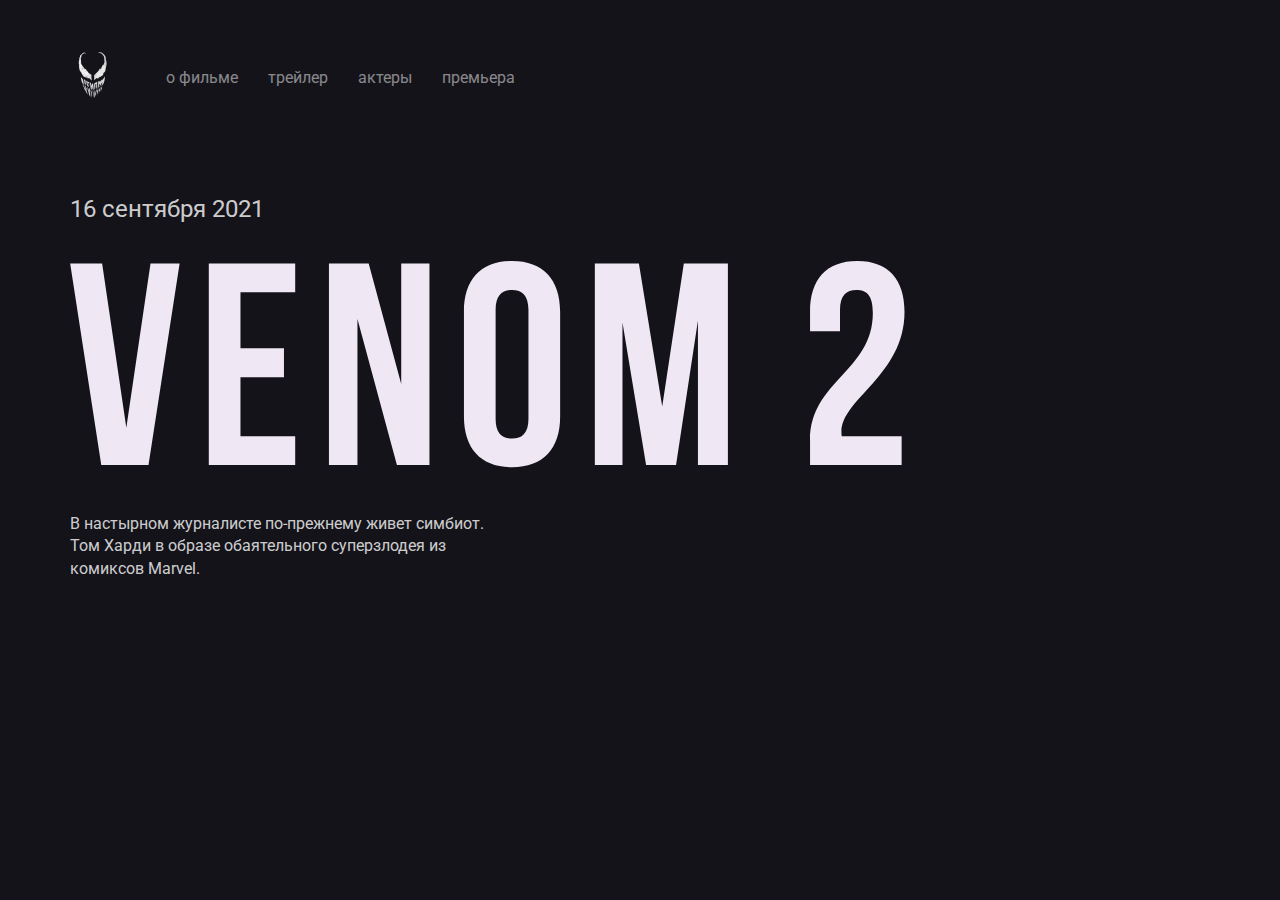
==== index.html @ d966768b "Создали структуру проекта" ====
<!DOCTYPE html>
<html lang="ru">
  <head>
    <meta charset="UTF-8" />
    <meta name="viewport" content="width=device-width, initial-scale=1.0" />
    <title>Venom2-сайт о фильме</title>
    <link rel="preconnect" href="https://fonts.gstatic.com" />
    <link
      href="https://fonts.googleapis.com/css2?family=Roboto:wght@400;700&display=swap"
      rel="stylesheet"
    />
    <link rel="stylesheet" href="css/normalize.css" />
    <link rel="stylesheet" href="css/style.css" />
  </head>
  <body>
    <div class="container">
      <header class="header">
        <a href="" class="logo-link">
          <img
            src="img/logo.png"
            alt="logo:venom"
            class="logo-image"
            width="46"
            height="71"
          />
        </a>
        <nav class="nav">
          <ul class="nav-menu">
            <li class="nav-menu-item">
              <a href="#" class="nav-menu-link">о фильме</a>
            </li>
            <li class="nav-menu-item">
              <a href="#" class="nav-menu-link">трейлер</a>
            </li>
            <li class="nav-menu-item">
              <a href="#" class="nav-menu-link">актеры</a>
            </li>
            <li class="nav-menu-item">
              <a href="#" class="nav-menu-link">премьера</a>
            </li>
          </ul>
        </nav>
      </header>
      <div class="film">
        <div class="film-text">
          <span class="film-date"> 16 сентября 2021 </span>
          <img src="img/venom-2.svg" alt="logo: venom2" class="film-logo" />
        </div>
        <!-- /.film-text -->
        <p class="film-discription">
          В настырном журналисте по-прежнему живет симбиот. Том Харди в образе
          обаятельного суперзлодея из комиксов Marvel.
        </p>
        <!-- /.film-discription -->
      </div>
      <!-- /.film -->
    </div>
    <!-- /.container -->
  </body>
</html>
---- css/style.css ----
body {
  background-color: #14131a;
  color: #ffffff;
  font-family: "Roboto", sans-serif;
}
.container {
  max-width: 1140px;
  margin: auto;
}
.header {
  display: flex;
  align-items: center;
  padding-top: 40px;
  margin-bottom: 80px;
}
.nav-menu {
  margin: 0;
  display: flex;
  list-style: none;
  padding: 0px;
}
.nav-menu-item {
  margin-right: 30px;
}
.logo-link {
  display: inline-block;
  margin-right: 50px;
}
.nav-menu-link {
  text-decoration: none;
  color: rgba(255, 255, 255, 0.5);
}
.film-date {
  display: block;
  font-size: 24px;
  line-height: 28px;
  color: rgba(255, 255, 255, 0.8);
  margin-bottom: 38px;
}
.film-discription {
  font-size: 16px;
  line-height: 140%;

  color: rgba(255, 255, 255, 0.8);
  max-width: 423px;
  margin-top: 40px;
}
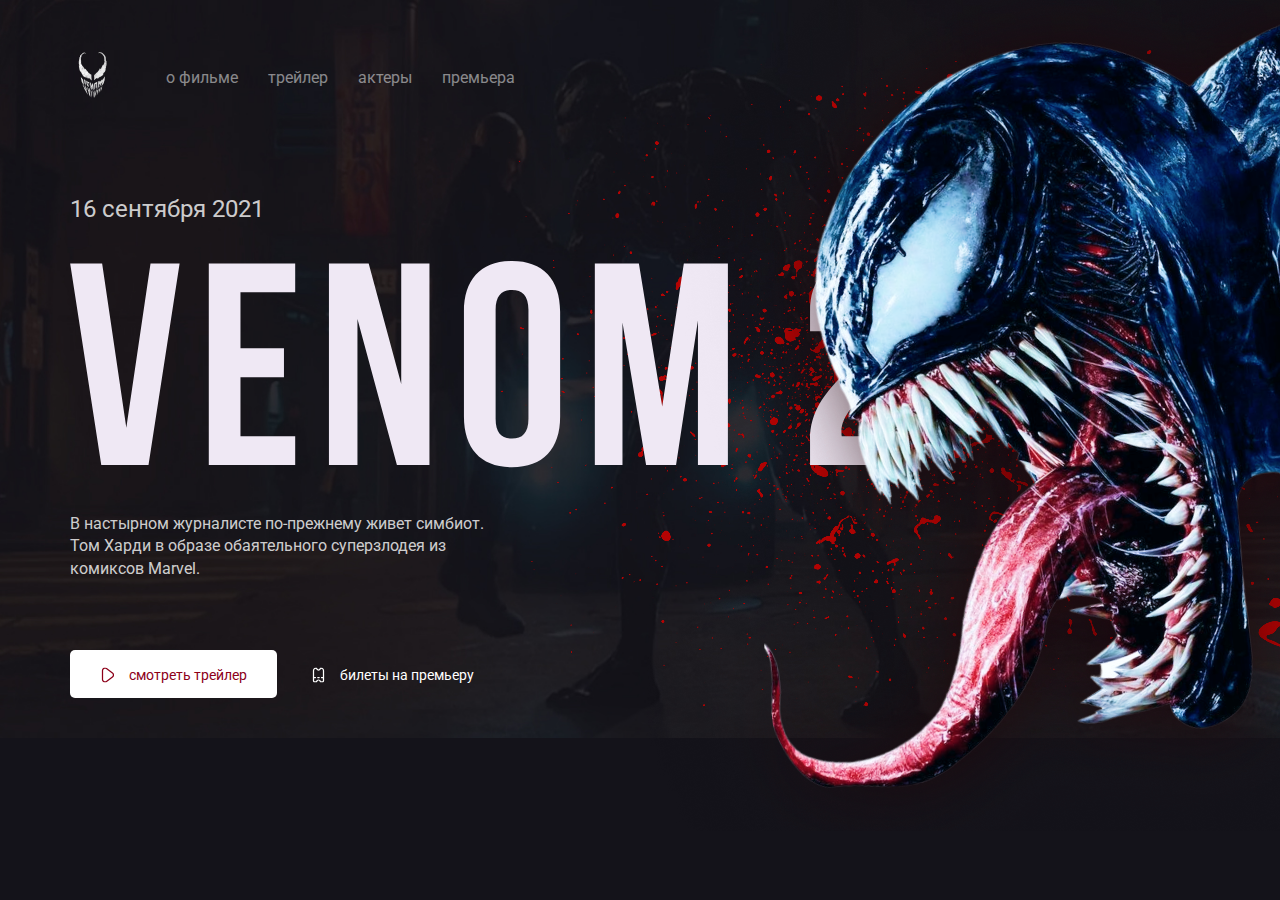
==== commit e8f4ccf9: "сверстали главную страницу, добавили изображения" ====
--- a/index.html
+++ b/index.html
@@ -12,7 +12,7 @@
     <link rel="stylesheet" href="css/normalize.css" />
     <link rel="stylesheet" href="css/style.css" />
   </head>
-  <body>
+  <body class="blood">
     <div class="container">
       <header class="header">
         <a href="" class="logo-link">
@@ -45,16 +45,37 @@
         <div class="film-text">
           <span class="film-date"> 16 сентября 2021 </span>
           <img src="img/venom-2.svg" alt="logo: venom2" class="film-logo" />
+          <p class="film-discription">
+            В настырном журналисте по-прежнему живет симбиот. Том Харди в образе
+            обаятельного суперзлодея из комиксов Marvel.
+          </p>
+          <!-- /.film-discription -->
         </div>
         <!-- /.film-text -->
-        <p class="film-discription">
-          В настырном журналисте по-прежнему живет симбиот. Том Харди в образе
-          обаятельного суперзлодея из комиксов Marvel.
-        </p>
-        <!-- /.film-discription -->
+        <div class="button-group">
+          <button class="button button-primary">
+            <img
+              width="15px"
+              src="img/play.svg"
+              alt="icon:play"
+              class="button-icon"
+            />
+            <span class="button-text">смотреть трейлер</span>
+          </button>
+          <a href="trailer.html" class="button button-link">
+            <img
+              width="15px"
+              src="img/ticket.svg"
+              alt="icon:ticket"
+              class="button-icon"
+            />
+            <span class="button-text">билеты на премьеру</span>
+          </a>
+        </div>
       </div>
       <!-- /.film -->
     </div>
     <!-- /.container -->
+    <img src="img/venom.png" alt="photo: venom" class="venom">
   </body>
 </html>
--- a/css/style.css
+++ b/css/style.css
@@ -1,5 +1,4 @@
 body {
-  background-color: #14131a;
   color: #ffffff;
   font-family: "Roboto", sans-serif;
 }
@@ -45,3 +44,40 @@
   max-width: 423px;
   margin-top: 40px;
 }
+.button {
+  padding: 15px 30px;
+  border: none;
+  border-radius: 5px;
+  text-decoration: none;
+  cursor: pointer;
+}
+.button-text,
+.button-icon {
+  display: inline-block;
+  vertical-align: middle;
+}
+.button-text {
+  font-size: 14px;
+  line-height: 16px;
+  margin-left: 10px;
+}
+.button-primary
+{
+  color: #8D0019;
+  background-color: #FFFFFF;
+}
+.button-link{
+  color: #FFFFFF;
+}
+.button-group
+{
+  margin-top: 70px;
+}
+.venom{
+  position: absolute;
+  top: 0px;
+  right: 0px;
+}
+.blood{
+  background: url("../img/blod.png") no-repeat top right, #14131a url("../img/background.jpg") no-repeat center center/100%;
+}